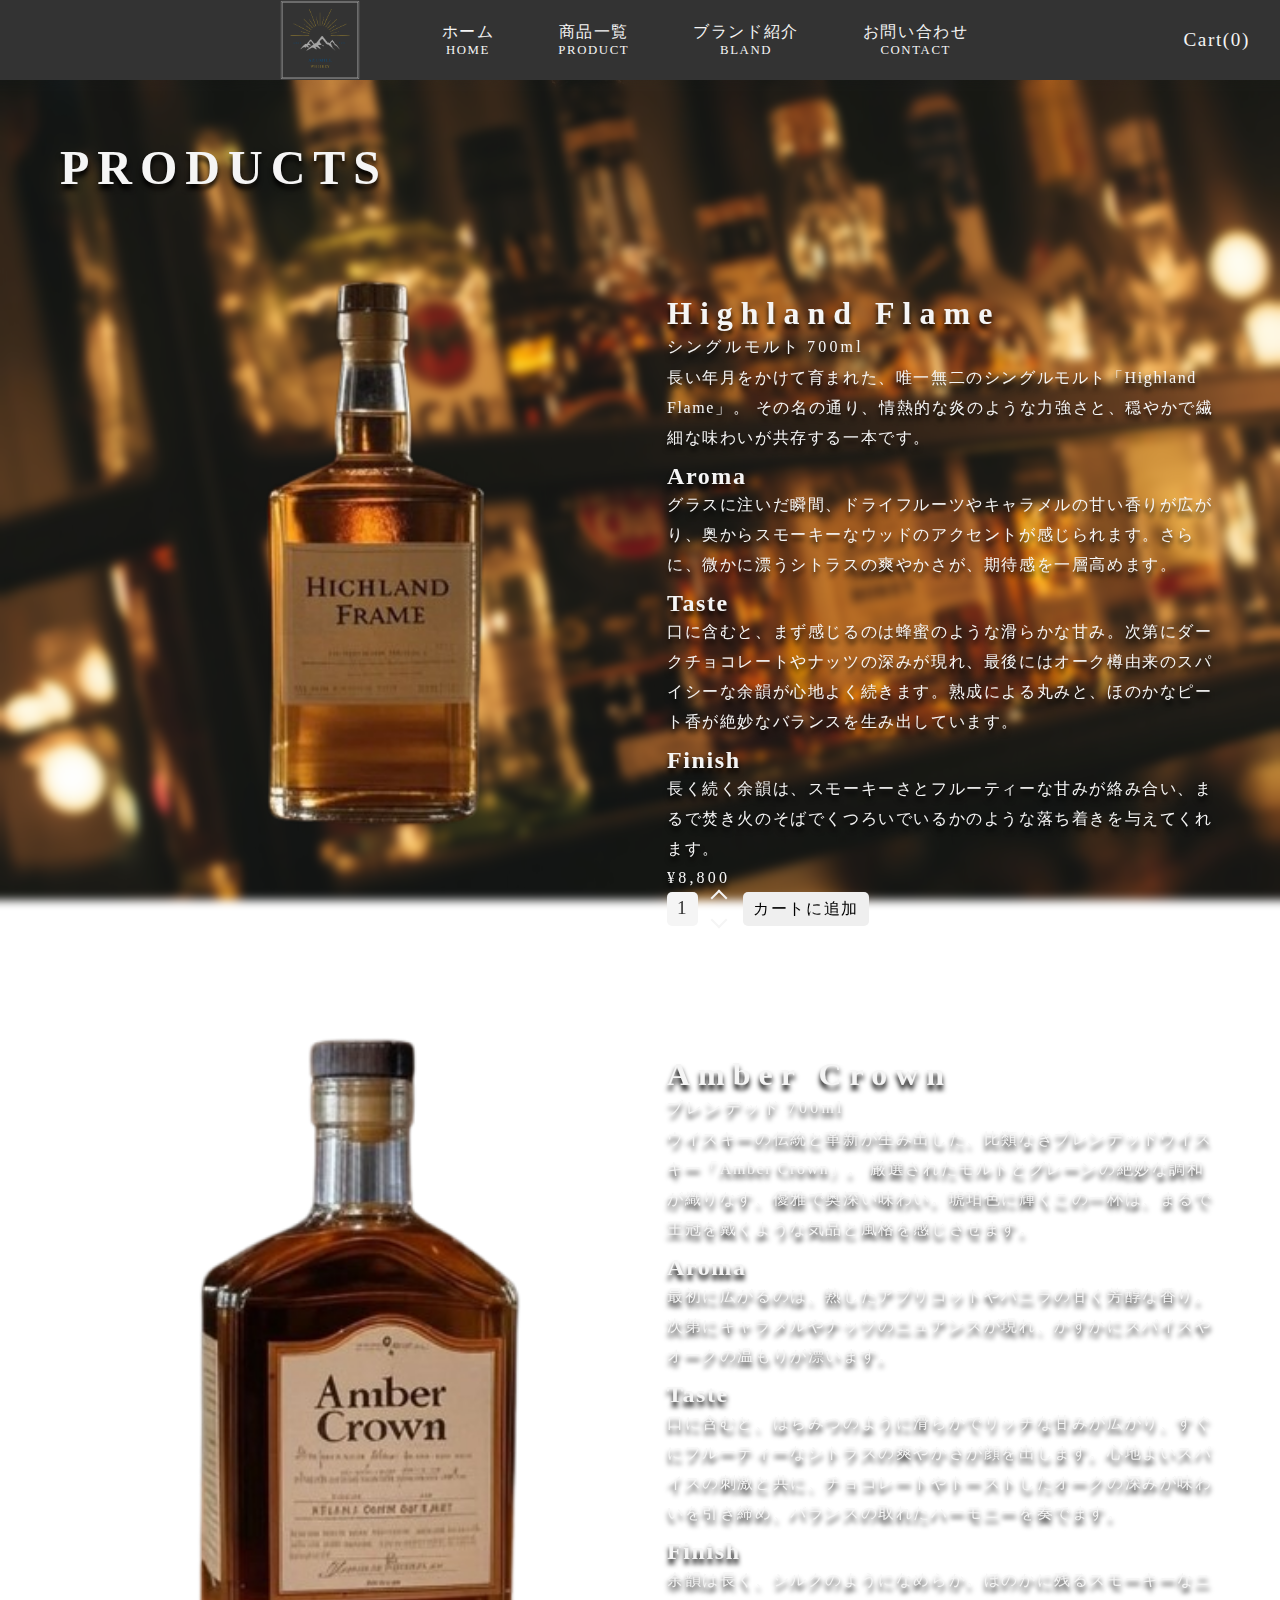
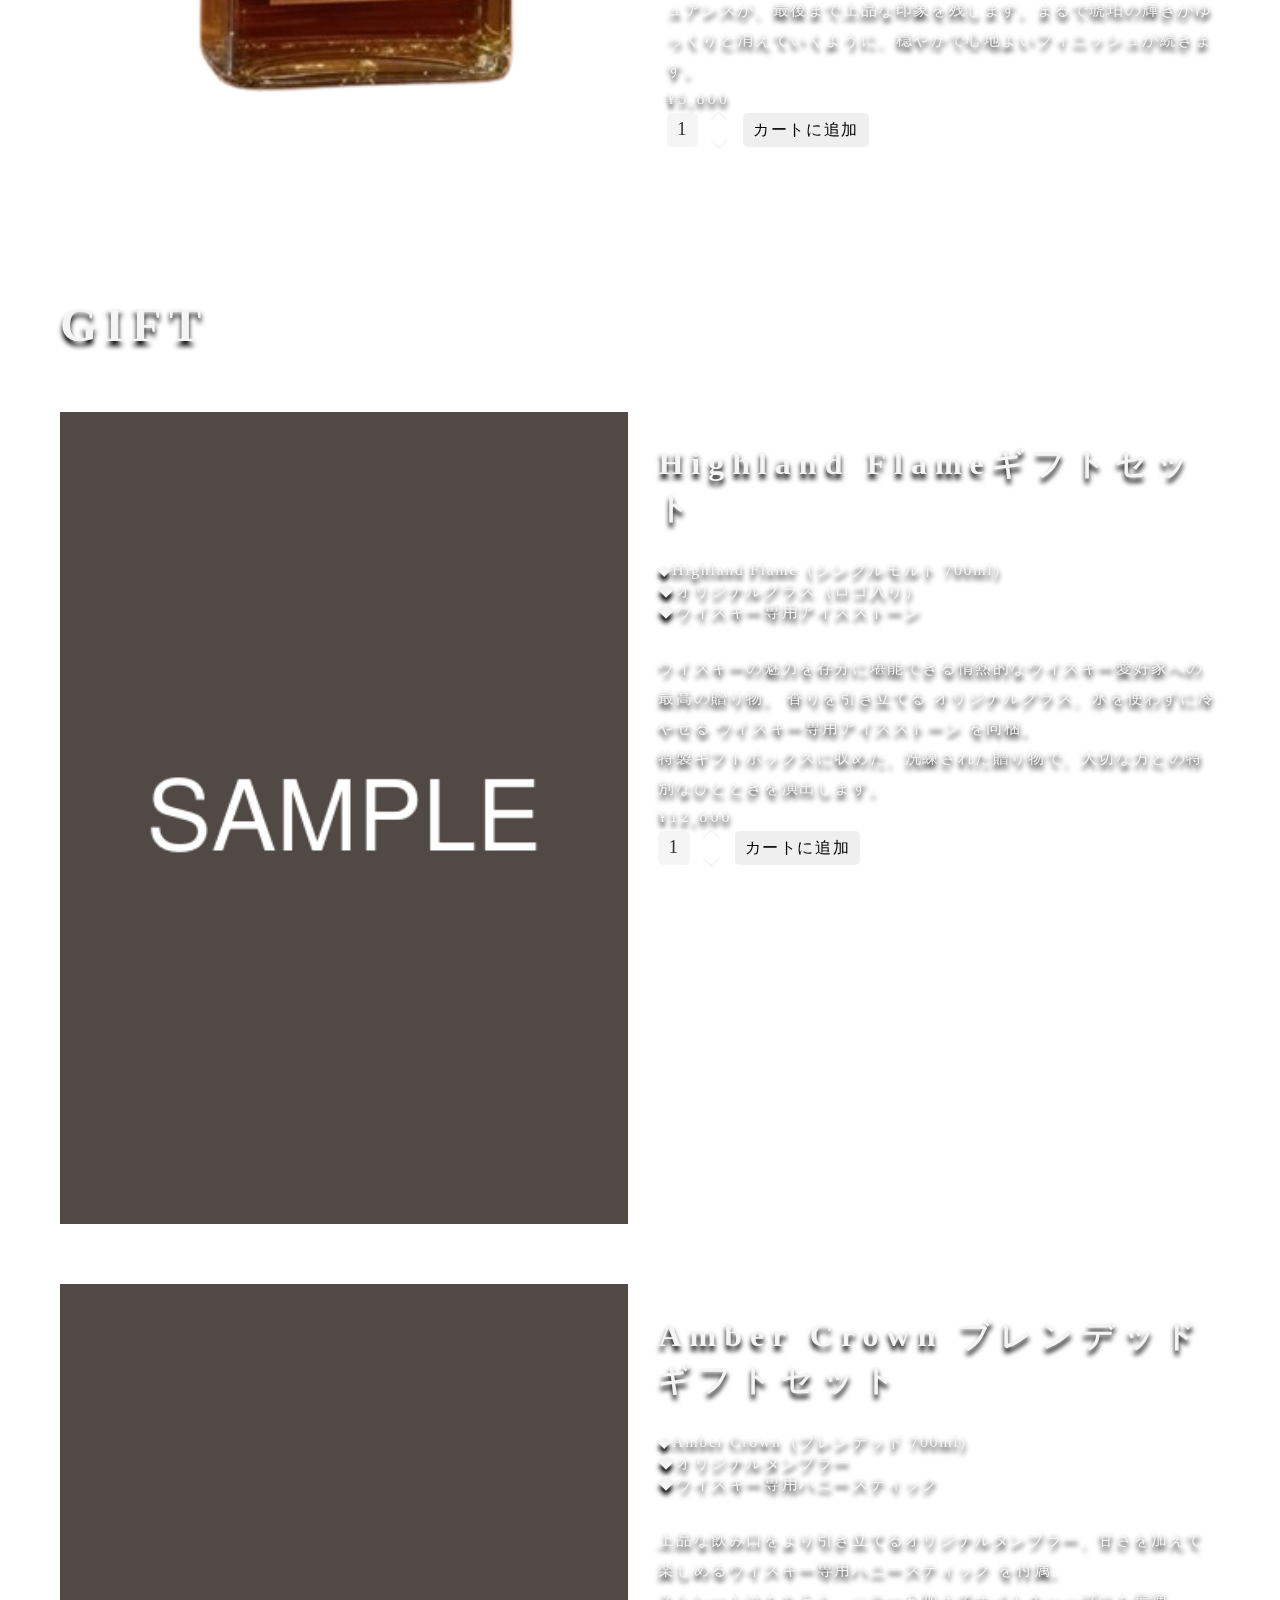
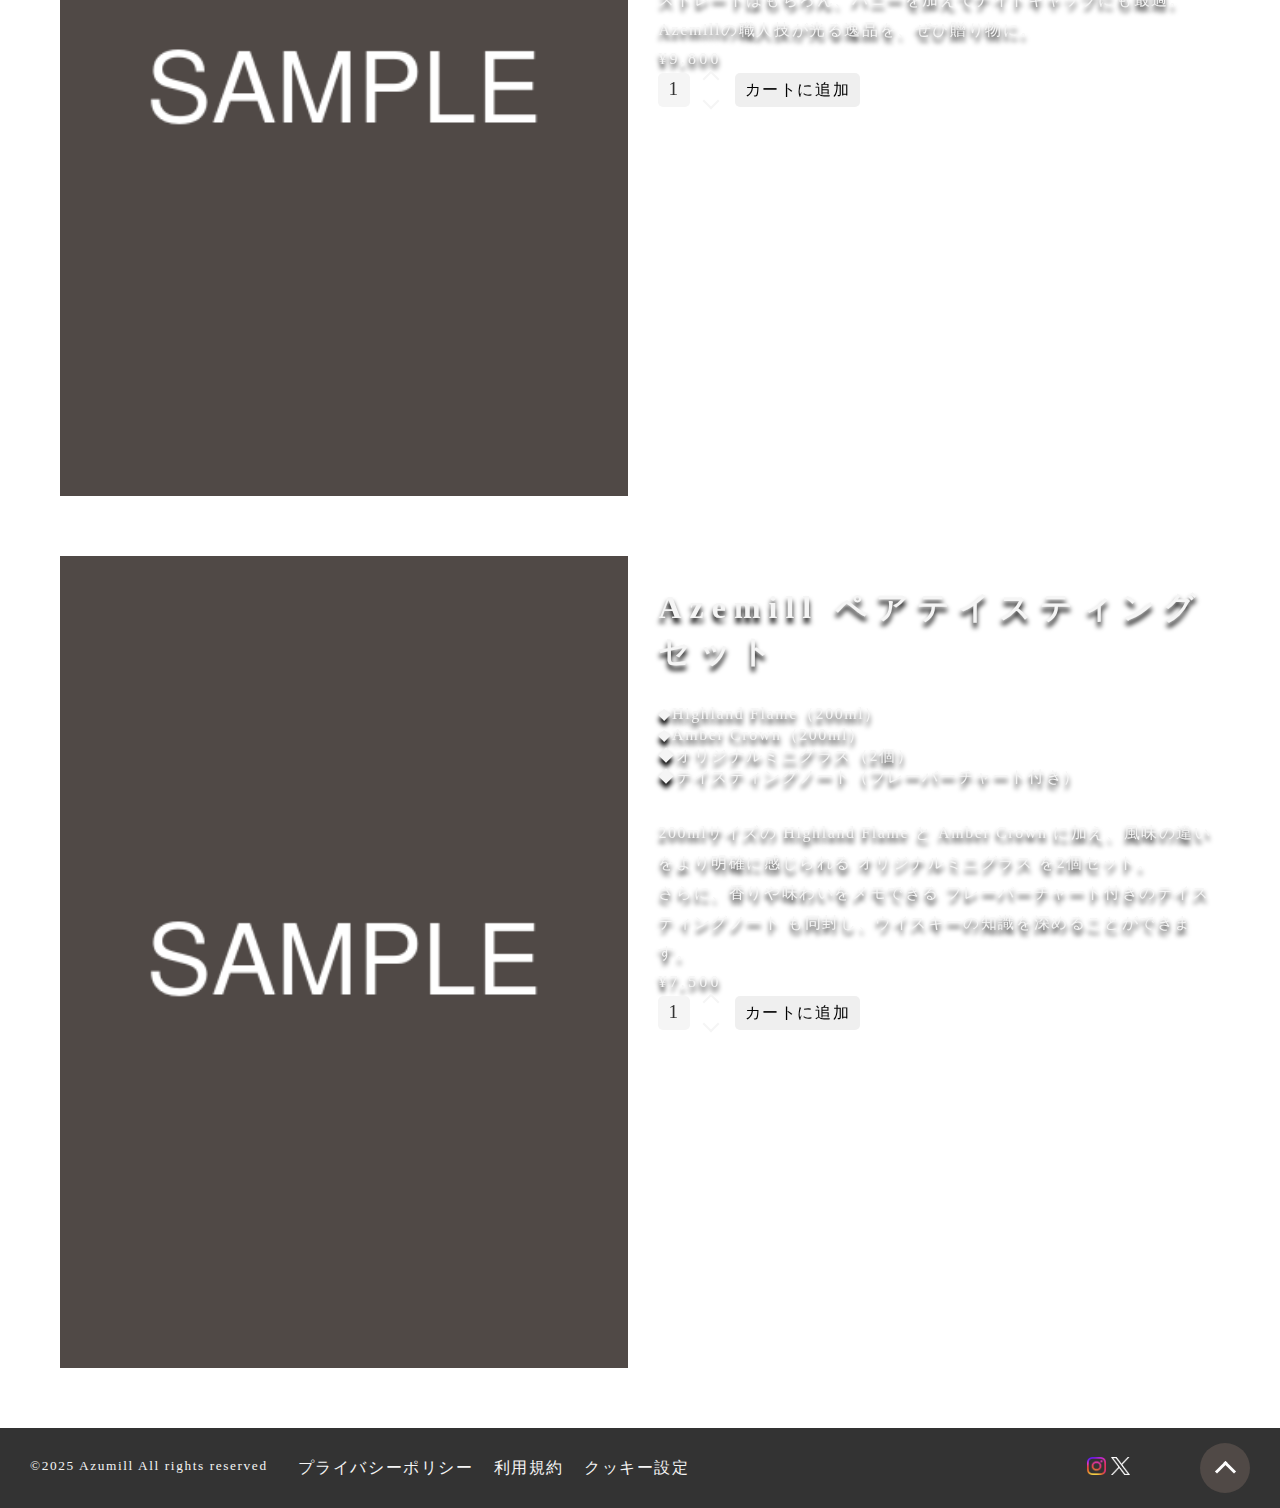
==== products/index.html @ a475dacc "202502172011" ====
<!DOCTYPE html>
<html lang="js">

<head>
  <meta charset="UTF-8">
  <meta name="viewport" content="width=device-width, initial-scale=1.0">
  <title>Azumill | 商品一覧</title>
  <link rel="icon" href="../img/azumill_icon.png">
  <link rel="stylesheet" href="../css/style.css">
</head>

<body>
  <header id="header">
    <div class="header">
      <img src="../img/azumill_icon.png" alt="アズミルのアイコン" class="header-icon">
      <nav class="header-nav">
        <ul>
          <li><a href="../index.html">ホーム<span>HOME</span></a></li>
          <li><a href="./index.html">商品一覧<span>PRODUCT</span></a></li>
          <li><a href="#">ブランド紹介<span>BLAND</span></a></li>
          <li><a href="#">お問い合わせ<span>CONTACT</span></a></li>
        </ul>
      </nav>
      <span id="cart-btn" class="cart-btn">Cart(0)</span>
    </div>
  </header>
  <main>
    <div class="products">
      <div class="main-products__background">
        <div class="main-products--blur">
          <section id="main-products">
            <div class="main-products">
              <h2 class="title--en">PRODUCTS</h2>
              <div class="main-products__container">
                <img src="../img/products/IMG_9300-removebg-preview.png" alt="">
                <div class="main-product__box">
                  <h2 class="main-product__name">Highland Flame</h2>
                  <span>シングルモルト</span>
                  <span class="product-volume">700ml</span>
                  <p>
                    長い年月をかけて育まれた、唯一無二のシングルモルト「Highland Flame」。
                    その名の通り、情熱的な炎のような力強さと、穏やかで繊細な味わいが共存する一本です。
                  </p>
                  <h2>Aroma</h2>
                  <p>
                    グラスに注いだ瞬間、ドライフルーツやキャラメルの甘い香りが広がり、奥からスモーキーなウッドのアクセントが感じられます。さらに、微かに漂うシトラスの爽やかさが、期待感を一層高めます。
                  </p>
                  <h2>Taste</h2>
                  <p>
                    口に含むと、まず感じるのは蜂蜜のような滑らかな甘み。次第にダークチョコレートやナッツの深みが現れ、最後にはオーク樽由来のスパイシーな余韻が心地よく続きます。熟成による丸みと、ほのかなピート香が絶妙なバランスを生み出しています。
                  </p>
                  <h2>Finish</h2>
                  <p>
                    長く続く余韻は、スモーキーさとフルーティーな甘みが絡み合い、まるで焚き火のそばでくつろいでいるかのような落ち着きを与えてくれます。
                  </p>
                  <span class="main-product__price">¥8,800</span>
                  <div class="product__order-count">
                    <div class="product__indicator">1</div>
                    <div class="product-quantity__buttons">
                      <span class="product__plus-btn"></span>
                      <span class="product__minus-btn"></span>
                    </div>
                    <button class="product__add-to-cart">カートに追加</button>
                  </div>
                </div>
              </div>
              <div class="main-products__container">
                <img src="../img/products/IMG_9301-removebg-preview.png" alt="">
                <div class="main-product__box">
                  <h2 class="main-product__name">Amber Crown</h2>
                  <span>ブレンデッド</span>
                  <span class="product-volume">700ml</span>
                  <p>
                    ウイスキーの伝統と革新が生み出した、比類なきブレンデッドウイスキー「Amber Crown」。
                    厳選されたモルトとグレーンの絶妙な調和が織りなす、優雅で奥深い味わい。琥珀色に輝くこの一杯は、まるで王冠を戴くような気品と風格を感じさせます。
                  </p>
                  <h2>Aroma</h2>
                  <p>
                    最初に広がるのは、熟したアプリコットやバニラの甘く芳醇な香り。次第にキャラメルやナッツのニュアンスが現れ、かすかにスパイスやオークの温もりが漂います。
                  </p>
                  <h2>Taste</h2>
                  <p>
                    口に含むと、はちみつのように滑らかでリッチな甘みが広がり、すぐにフルーティーなシトラスの爽やかさが顔を出します。心地よいスパイスの刺激と共に、チョコレートやトーストしたオークの深みが味わいを引き締め、バランスの取れたハーモニーを奏でます。
                  </p>
                  <h2>Finish</h2>
                  <p>
                    余韻は長く、シルクのようになめらか。ほのかに残るスモーキーなニュアンスが、最後まで上品な印象を残します。まるで琥珀の輝きがゆっくりと消えていくように、穏やかで心地よいフィニッシュが続きます。
                  </p>
                  <span class="main-product__price">¥5,800</span>
                  <div class="product__order-count">
                    <div class="product__indicator">1</div>
                    <div class="product-quantity__buttons">
                      <span class="product__plus-btn"></span>
                      <span class="product__minus-btn"></span>
                    </div>
                    <button class="product__add-to-cart">カートに追加</button>
                  </div>
                </div>
              </div>
            </div>
          </section>
          <section id="gift-products">
            <div class="gift-products">
              <h2 class="title--en">GIFT</h2>
              <div class="gift-product__container">
                <img src="../img/products/sample_350x500.png" alt="">
                <div class="gift-product__box">
                  <h2 class="gift-product__name">Highland Flameギフトセット</h2>
                  <ul>
                    <li>◆Highland Flame（シングルモルト 700ml）</li>
                    <li>◆オリジナルグラス（ロゴ入り）</li>
                    <li>◆ウイスキー専用アイスストーン</li>
                  </ul>
                  <p>
                    ウイスキーの魅力を存分に堪能できる情熱的なウイスキー愛好家への最高の贈り物。
                    香りを引き立てる オリジナルグラス、氷を使わずに冷やせる ウイスキー専用アイスストーン を同梱。<br>
                    特製ギフトボックスに収めた、洗練された贈り物で、大切な方との特別なひとときを演出します。
                  </p>
                  <span class="gift-product__price">¥12,800</span>
                  <div class="product__order-count">
                    <div class="product__indicator">1</div>
                    <div class="product-quantity__buttons">
                      <span class="product__plus-btn"></span>
                      <span class="product__minus-btn"></span>
                    </div>
                    <button class="product__add-to-cart">カートに追加</button>
                  </div>
                </div>
              </div>
              <div class="gift-product__container">
                <img src="../img/products/sample_350x500.png" alt="">
                <div class="gift-product__box">
                  <h2 class="gift-product__name">Amber Crown ブレンデッド ギフトセット</h2>
                  <ul>
                    <li>◆Amber Crown（ブレンデッド 700ml）</li>
                    <li>◆オリジナルタンブラー</li>
                    <li>◆ウイスキー専用ハニースティック</li>
                  </ul>
                  <p>
                    上品な飲み口をより引き立てるオリジナルタンブラー、甘さを加えて楽しめるウイスキー専用ハニースティック を付属。<br>
                    ストレートはもちろん、ハニーを加えてナイトキャップにも最適。
                    Azemillの職人技が光る逸品を、ぜひ贈り物に。
                  </p>
                  <span class="gift-product__price">¥9,800</span>
                  <div class="product__order-count">
                    <div class="product__indicator">1</div>
                    <div class="product-quantity__buttons">
                      <span class="product__plus-btn"></span>
                      <span class="product__minus-btn"></span>
                    </div>
                    <button class="product__add-to-cart">カートに追加</button>
                  </div>
                </div>
              </div>
              <div class="gift-product__container">
                <img src="../img/products/sample_350x500.png" alt="">
                <div class="gift-product__box">
                  <h2 class="gift-product__name">Azemill ペアテイスティングセット</h2>
                  <ul>
                    <li>◆Highland Flame（200ml）</li>
                    <li>◆Amber Crown（200ml）</li>
                    <li>◆オリジナルミニグラス（2個）</li>
                    <li>◆テイスティングノート（フレーバーチャート付き）</li>
                  </ul>
                  <p>
                    200mlサイズの Highland Flame と Amber Crown に加え、風味の違いをより明確に感じられる オリジナルミニグラス を2個セット。<br>
                    さらに、香りや味わいをメモできる フレーバーチャート付きのテイスティングノート も同封し、ウイスキーの知識を深めることができます。
                  </p>
                  <span class="gift-product__price">¥7,500</span>
                  <div class="product__order-count">
                    <div class="product__indicator">1</div>
                    <div class="product-quantity__buttons">
                      <span class="product__plus-btn"></span>
                      <span class="product__minus-btn"></span>
                    </div>
                    <button class="product__add-to-cart">カートに追加</button>
                  </div>
                </div>
              </div>
            </div>
          </section>
        </div>
      </div>
      <section id="cart-modal">
        <div class="cart-modal--blur">
          <div class="cart-modal">
            <div class="cart-modal-header">
              <h2>SHOPPING CART</h2>
            </div>
            <div class="cart-header-item">
              <span class="header-item__product">商品</span>
              <span class="header-item__volume">容量</span>
              <span class="header-item__quantity">数量</span>
              <span class="header-item__total">合計</span>
            </div>
            <div id="cart-modal__item-list" class="cart-modal__item-list">
              <!-- ここにカート内の商品を表示 -->
            </div>
            <div class="cart-modal__postage-item">
              <span>送料800円(一律)</span>
            </div>
            <div class="cart-modal__total-price">
              <span>合計(税込)</span>
              <span id="cart-modal__total-price">0</span>
            </div>
            <div class="cart-modal__continue-shopping">
              <button id="continue-btn" class="continue-btn">
                ショッピングを続ける
              </button>
            </div>
            <div class="cart-modal__purchase">
              <button id="purchase-btn" class="purchase-btn">
                購入する
              </button>
            </div>
          </div>
        </div>
      </section>
      <section id="add-to-cart-modal">
        <div class="add-to-cart-modal">
          <p>カートに追加しました</p>
        </div>
      </section>
    </div>
  </main>
  <footer>
    <div class="footer">
      <div class="footer__info">
        <small class="footer__copyright">&copy;2025 Azumill All rights reserved </small>
        <ul>
          <li><a href="">プライバシーポリシー</a></li>
          <li><a href="">利用規約</a></li>
          <li><a href="">クッキー設定</a></li>
        </ul>
      </div>
      <div class="footer__sns">
        <a href="https://www.instagram.com/?locale=ja_JP">
          <img src="../img/sns_logo_instagram.png" alt="インスタグラムのリンク">
        </a>
        <a href="https://x.com/?lang=ja">
          <img src="../img/sns_logo_x.png" alt="エックスのリンク">
        </a>
      </div>
      <a class="footer__top-btn" href="#header">
        <span></span>
      </a>
    </div>
  </footer>
</body>
<script type="module" src="../js/script.js"></script>
</html>
---- css/style.css ----
@charset "UTF-8";
*,
*::before,
*::after {
  box-sizing: border-box;
  list-style: none;
  text-decoration: none;
  object-fit: cover;
  letter-spacing: 0.1rem;
  scroll-behavior: smooth;
}

/* Remove default margin */
body,
h1,
h2,
h3,
h4,
p,
figure,
blockquote,
dl,
dd,
ul {
  margin: 0;
  padding: 0;
}

/* Remove list styles on ul, ol elements with a list role, which suggests default styling will be removed */
ul[role=list],
ol[role=list] {
  list-style: none;
}

/* Set core root defaults */
html:focus-within {
  scroll-behavior: smooth;
}

/* Inherit fonts for inputs and buttons */
input,
button,
textarea,
select {
  font: inherit;
}

a:link,
a:visited {
  color: #f5f5f5;
}

.header {
  display: flex;
  justify-content: center;
  position: relative;
  position: fixed;
  top: 0;
  z-index: 10;
  width: 100%;
  height: 80px;
  background-color: #333333;
}

.header-icon {
  margin-right: 50px;
}

.header-nav {
  display: flex;
  align-items: center;
}
.header-nav ul {
  display: flex;
}
.header-nav ul li {
  display: flex;
  justify-content: space-around;
  padding: 0 2rem;
  text-align: center;
}
.header-nav ul li a {
  position: relative;
}
.header-nav ul li a span {
  display: block;
  font-size: 0.8rem;
}
.header-nav ul li a::after {
  content: "";
  position: absolute;
  bottom: 0;
  left: 0;
  background-color: #ffffff;
  height: 1px;
  width: 100%;
  transform: scaleX(0);
  transition: transform 0.2s ease-in-out;
}
.header-nav ul li a:hover::after {
  transform: scaleX(1);
}

.header .purchase-btn {
  position: absolute;
  top: 50%;
  right: 30px;
  transform: translate(0, -50%);
  width: 180px;
  padding: 0 20px 0 10px;
  margin-left: 50px;
  background-color: #696969;
  border-radius: 30px;
  text-align: center;
  line-height: 40px;
  color: #f5f5f5;
}
.header .purchase-btn::after {
  content: url(../../img/cart.png);
  position: absolute;
  top: 50%;
  right: 15px;
  height: 24px;
  transform: translate(0, -65%);
}
.header .purchase-btn:hover {
  opacity: 0.5;
  transition: opacity 0.2s ease-in-out;
}

.header .cart-btn {
  position: absolute;
  top: 50%;
  right: 30px;
  transform: translateY(-50%);
  color: #f5f5f5;
  font-size: 1.2rem;
  cursor: pointer;
}
.header .cart-btn:hover {
  opacity: 0.5;
  transition: opacity 0.2s ease-in-out;
}

.hero {
  position: relative;
  width: 100%;
  height: 600px;
  color: #f5f5f5;
}
.hero video {
  z-index: 0;
  width: 100%;
  height: 100%;
}
.hero .header__sns {
  position: absolute;
  top: 80%;
  right: 5%;
  width: 100px;
  height: 70px;
}
.hero .header__sns img {
  width: 30%;
  animation: fade-in 3s ease-in-out;
}
.hero .hero-content {
  position: absolute;
  top: 50%;
  left: 15%;
  transform: translate(0, -50%);
}
.hero .hero-content h2,
.hero .hero-content p {
  padding: 10px 0;
  letter-spacing: 0.5rem;
  animation: fade-in 3s ease-in-out;
  text-shadow: 1px 2px 30px #000000;
}
@keyframes fade-in {
  from {
    opacity: 0;
  }
  to {
    opacity: 1;
  }
}
.hero .hero-content .hero-btn {
  padding: 5px 20px;
  border-radius: 40px;
  border: solid 1px #ffffff;
  text-align: center;
  font-weight: bold;
  line-height: 40px;
  letter-spacing: 0.5rem;
  color: #f5f5f5;
  animation: fade-in 3s ease-in-out;
}
.hero .hero-content .hero-btn:hover {
  opacity: 0.5;
  transition: opacity 0.2s ease-in-out;
}

.bland {
  padding: 30px;
  background-color: #504946;
  color: #f5f5f5;
}

.bland-container {
  display: flex;
  justify-content: space-between;
  width: 95%;
  margin: 0 auto;
}

.bland-box__content {
  width: 65%;
}
.bland-box__content .title--en {
  font-size: 3rem;
  letter-spacing: 0.5rem;
  text-shadow: 1px 2px 10px #000000;
}
.bland-box__content h3 {
  position: relative;
  padding: 10px 0;
  letter-spacing: 0.2rem;
}
.bland-box__content .content-box {
  display: flex;
  justify-content: space-between;
}
.bland-box__content .content-box .bland-items {
  display: flex;
  flex-direction: column;
  align-items: center;
}
.bland-box__content .content-box .bland-items h3 {
  color: #fac559;
  font-size: 2rem;
  text-shadow: 1px 2px 10px #000000;
}
.bland-box__content .content-box .bland-items h3:hover {
  opacity: 0.6;
}
.bland-box__content .content-box .bland-items .arrow::after {
  content: "";
  position: absolute;
  top: 50%;
  width: 40px;
  height: 8px;
  border-bottom: 2px solid #fac559;
  border-right: 2px solid #fac559;
  transform: translate(0, -50%) skew(45deg);
}
.bland-box__content .content-box .bland-items .arrow:hover::after {
  transform: translate(20px, -50%) skew(45deg);
  transition: transform 0.3s ease;
}
.bland-box__content .content-box .bland-items span {
  font-weight: bold;
  padding: 10px 0;
  letter-spacing: 0.2rem;
}
.bland-box__content .content-box .bland-items img {
  width: 90%;
  padding: 10px 0;
}

.bland-box__logo {
  display: flex;
  flex-direction: column;
  justify-content: center;
  width: 30%;
}
.bland-box__logo img {
  width: 100%;
  box-shadow: 0 0 10px 2px #000000;
}

.campaign {
  background: url(../../img/bar.jpg) no-repeat center/cover;
  width: 100%;
  color: #f5f5f5;
}

.campaign--blur {
  backdrop-filter: blur(5px);
  width: 100%;
  padding: 30px;
}

.campaign-head {
  display: flex;
  width: 95%;
  margin: 0 auto;
}
.campaign-head .title--en {
  font-size: 3rem;
  letter-spacing: 0.5rem;
  text-shadow: 1px 2px 10px #000000;
}
.campaign-head .title-ja {
  letter-spacing: 0.2rem;
  text-shadow: 1px 2px 10px #000000;
}
.campaign-head p {
  padding-top: 10px;
  margin-left: 150px;
  letter-spacing: 0.2rem;
  font-weight: bold;
  text-shadow: 1px 2px 10px #000000;
  line-height: 1.7;
}
.campaign-head p span {
  font-size: 1.5rem;
}

.campaign-content {
  display: flex;
  justify-content: space-between;
  width: 100%;
  margin: 0 auto;
  padding: 20px 0;
}

.campaign-box {
  width: 33%;
}
.campaign-box .campaign-item {
  background-color: #333333;
  width: 450px;
  padding: 10px 10px;
  margin: 0 auto;
  text-align: center;
}
.campaign-box .campaign-item h3, .campaign-box .campaign-item p {
  letter-spacing: 0.2rem;
  text-align: left;
  text-shadow: 1px 2px 10px #000000;
}
.campaign-box .campaign-item p {
  height: 50px;
}
.campaign-box .campaign-item img {
  width: 100%;
}
.campaign-box .campaign-item a {
  display: inline-block;
  padding: 5px 0;
  width: 100%;
  background-color: #504946;
}
.campaign-box .campaign-item a:hover {
  opacity: 0.5;
  transition: opacity 0.2s ease-in-out;
}

.mail-magazine-head {
  width: 100%;
  background-color: #504946;
  text-align: center;
}
.mail-magazine-head .title--en {
  padding: 20px 0;
  font-size: 3rem;
  letter-spacing: 0.5rem;
  text-shadow: 1px 2px 10px #000000;
  color: #f5f5f5;
}

.mail-magazine__main {
  padding: 30px;
  text-align: center;
  background-color: #dedcdc;
}
.mail-magazine__main h3 {
  letter-spacing: 0.2rem;
  padding: 5px 0;
}

.mail-magazine-content {
  display: flex;
  justify-content: space-around;
  width: 80%;
  margin: 0 auto;
  padding: 50px 0;
}
.mail-magazine-content .mail-magazine__item--coupon {
  position: relative;
  width: 200px;
  height: 200px;
  background: url(../../img/icon_summary.jpg) no-repeat;
  background-size: 1000px;
  background-position: -64px -313px;
  border-radius: 50%;
  border: solid #b8b6b6;
}
.mail-magazine-content .mail-magazine__item--coupon p {
  position: absolute;
  top: 28%;
  left: 50%;
  transform: translateX(-50%);
  width: 100%;
  font-size: 0.9rem;
  font-weight: bold;
}
.mail-magazine-content .mail-magazine__item--pre-sale {
  position: relative;
  width: 200px;
  height: 200px;
  background: url(../../img/icon_summary.jpg) no-repeat;
  background-size: 1000px;
  background-position: -572px -122px;
  border-radius: 50%;
  border: solid #b8b6b6;
}
.mail-magazine-content .mail-magazine__item--pre-sale p {
  position: absolute;
  top: 28%;
  left: 50%;
  transform: translateX(-50%);
  width: 100%;
  font-size: 0.9rem;
  font-weight: bold;
}
.mail-magazine-content .mail-magazine__item--event {
  position: relative;
  width: 200px;
  height: 200px;
  background: url(../../img/icon_summary.jpg) no-repeat;
  background-size: 1000px;
  background-position: -406px -311px;
  border-radius: 50%;
  border: solid #b8b6b6;
}
.mail-magazine-content .mail-magazine__item--event p {
  position: absolute;
  top: 23%;
  left: 50%;
  transform: translateX(-50%);
  width: 100%;
  font-size: 0.9rem;
  font-weight: bold;
}
.mail-magazine-content .mail-magazine__item--information {
  position: relative;
  width: 200px;
  height: 200px;
  background: url(../../img/icon_summary.jpg) no-repeat;
  background-size: 1000px;
  background-position: -575px -518px;
  border-radius: 50%;
  border: solid #b8b6b6;
}
.mail-magazine-content .mail-magazine__item--information p {
  position: absolute;
  top: 28%;
  left: 50%;
  transform: translateX(-50%);
  width: 100%;
  font-size: 0.9rem;
  font-weight: bold;
}

.mail-magazine__main form {
  display: flex;
  flex-direction: column;
  width: 40%;
  margin: 0 auto;
}
.mail-magazine__main form label {
  padding: 5px 0;
  text-align: left;
  font-weight: bold;
}
.mail-magazine__main form input {
  height: 35px;
  margin: 5px 0;
  border-radius: 5px;
  border: solid 1px #b8b6b6;
}
.mail-magazine__main form button {
  width: 30%;
  margin: 10px auto;
  border-radius: 5px;
  border: none;
  background-color: #000000;
  color: #f5f5f5;
}
.mail-magazine__main form button:hover {
  opacity: 0.5;
  transition: opacity 0.2s ease-in-out;
}

.products {
  position: relative;
}

.main-products__background {
  background: url(../../../img/products/alcohol-3545200_1920.jpg) no-repeat center/cover fixed;
  color: #f5f5f5;
  text-shadow: 0 5px 5px black;
}

.main-products--blur {
  backdrop-filter: blur(5px);
}

.main-products {
  margin-top: 80px;
  padding: 30px;
}

.title--en {
  padding: 30px 30px;
  font-size: 3rem;
  letter-spacing: 0.5rem;
}

.main-products__container {
  display: flex;
  padding: 30px 0;
}
.main-products__container img {
  padding-left: 30px;
}

.main-product__box {
  padding: 30px 30px;
}
.main-product__box .main-product__name {
  font-size: 2rem;
  letter-spacing: 0.5rem;
}
.main-product__box span {
  display: inline-block;
  padding: 5px 0;
  letter-spacing: 0.2rem;
}
.main-product__box p {
  line-height: 30px;
}
.main-product__box h2 {
  padding-top: 10px;
}

.product__order-count {
  display: flex;
}

.product-quantity__buttons {
  display: flex;
  flex-direction: column;
  justify-content: center;
  width: 20px;
}

.product__plus-btn {
  cursor: pointer;
  width: 12px;
  height: 2px;
  margin-bottom: 5px;
  border-top: 2px solid #f5f5f5;
  border-right: 2px solid #f5f5f5;
  transform: rotate(-45deg);
}
.product__plus-btn:hover {
  cursor: pointer;
  opacity: 0.5;
}

.product__minus-btn {
  cursor: pointer;
  width: 12px;
  height: 2px;
  margin-top: 5px;
  border-bottom: 2px solid #f5f5f5;
  border-right: 2px solid #f5f5f5;
  transform: rotate(45deg);
}
.product__minus-btn:hover {
  opacity: 0.5;
}

.product__add-to-cart {
  cursor: pointer;
  appearance: none;
  padding: 5px 10px;
  margin: 0 10px;
  border-radius: 5px;
  border: none;
}
.product__add-to-cart:hover {
  opacity: 0.5;
}

.product__indicator {
  margin-right: 15px;
  padding: 5px 10px;
  background-color: #f5f5f5;
  color: #333333;
  text-align: center;
  text-shadow: none;
  font-size: 1.2rem;
  border-radius: 5px;
}

.gift-products {
  padding: 30px;
}

.gift-product__container {
  display: flex;
  padding: 30px 0;
}
.gift-product__container img {
  width: 607px;
  height: 812px;
  padding-left: 30px;
}

.gift-product__box {
  padding: 30px 30px;
}
.gift-product__box ul {
  margin: 30px 0;
}
.gift-product__box .gift-product__name {
  font-size: 2rem;
  letter-spacing: 0.5rem;
}
.gift-product__box span {
  display: inline-block;
  padding: 5px 0;
  letter-spacing: 0.2rem;
}
.gift-product__box p {
  line-height: 30px;
}

.cart-modal--blur {
  position: fixed;
  top: 50%;
  left: 0;
  width: 100%;
  height: 100vh;
  transform: translateY(calc(-50% + 79px));
  backdrop-filter: blur(5px);
  visibility: hidden;
  opacity: 0;
  transition: opacity 0.5s ease-in-out;
}
.cart-modal--blur.cart-modal--active {
  visibility: visible;
  opacity: 1;
}

.cart-modal {
  position: fixed;
  top: 50%;
  left: 50%;
  width: 70%;
  height: 70%;
  margin: 0 auto;
  padding: 30px;
  transform: translate(-50%, -50%);
  background-color: #f5f5f5;
  box-shadow: 0 0 5px 5px #333333;
  overflow: auto;
  max-height: calc(90vh - 100px);
  /* モーダルの高さ - ヘッダーとフッター分 */
}

.cart-modal-header {
  width: 100%;
  height: 80px;
  text-align: center;
  line-height: 80px;
  background-color: #333333;
  border-radius: 5px;
}
.cart-modal-header h2 {
  color: #f5f5f5;
}
.cart-modal-header img {
  width: auto;
  height: 60px;
}

.cart-header-item {
  display: flex;
  padding: 20px 0;
  border-bottom: 1px solid #333333;
}
.cart-header-item .header-item__product {
  width: 55%;
}
.cart-header-item .header-item__volume {
  width: 15%;
  padding: 0 10px;
}
.cart-header-item .header-item__quantity {
  width: 15%;
  padding: 0 10px;
}
.cart-header-item span:nth-child(4) {
  width: 15%;
  padding: 0 10px;
}

.cart-modal__item-list {
  width: 100%;
  height: auto;
  padding: 20px 0;
  border-bottom: 1px solid #333333;
}

.cart-modal__postage-item {
  width: 100%;
  padding: 20px 0;
  border-bottom: 1px solid #333333;
}

.cart-modal__total-price {
  width: 100%;
  padding: 20px 0;
  border-bottom: 1px solid #333333;
}

.cart-modal__continue-shopping {
  width: 100%;
  padding: 20px 0;
  text-align: center;
}
.cart-modal__continue-shopping .continue-btn {
  appearance: none;
  padding: 10px 20px;
  background-color: #333333;
  color: #f5f5f5;
  border: none;
  border-radius: 5px;
}
.cart-modal__continue-shopping .continue-btn.is-inactive {
  opacity: 0.5;
}
.cart-modal__continue-shopping .continue-btn.is-inactive:hover {
  opacity: 1;
}
.cart-modal__continue-shopping .continue-btn.is-active {
  opacity: 1;
}
.cart-modal__continue-shopping .continue-btn.is-active:hover {
  opacity: 0.5;
}

.cart-modal__purchase {
  width: 100%;
  padding: 20px 0;
  text-align: center;
}
.cart-modal__purchase .purchase-btn {
  appearance: none;
  padding: 10px 20px;
  background-color: #333333;
  color: #f5f5f5;
  border: none;
  border-radius: 5px;
  opacity: 1;
}
.cart-modal__purchase .purchase-btn:hover {
  opacity: 0.5;
}
.cart-modal__purchase .purchase-btn.purchase-btn--disabled {
  pointer-events: none;
  opacity: 0.5;
}

.add-to-cart-modal {
  position: fixed;
  top: 50%;
  left: 50%;
  width: 300px;
  height: 100px;
  margin: 0 auto;
  transform: translateX(-50%);
  background-color: #333333;
  color: #f5f5f5;
  text-align: center;
  line-height: 100px;
  border-radius: 5px;
  opacity: 0;
  transition: opacity 0.5s ease-in-out;
  visibility: hidden;
}
@keyframes fadeInOut {
  0% {
    opacity: 0;
  }
  10% {
    opacity: 1;
  }
  20% {
    opacity: 1;
  }
  80% {
    opacity: 1;
  }
  100% {
    opacity: 0;
  }
}
.add-to-cart-modal.cart-modal--active {
  visibility: visible;
  animation: fadeInOut 3s ease-in;
}

.cart-btn--disabled {
  pointer-events: none;
  opacity: 0.5;
}

.cart-product {
  display: flex;
  align-items: center;
  padding: 10px 0;
}
.cart-product .product-name {
  width: 55%;
}
.cart-product .product-volume {
  width: 15%;
  padding: 0 10px;
}
.cart-product .product-quantity {
  display: flex;
  width: 15%;
  padding: 0 10px;
}
.cart-product .product-price {
  width: 15%;
  padding: 0 10px;
}

.cart-product .product__indicator {
  margin-right: 15px;
  padding: 5px 10px;
  background-color: #333333;
  color: #f5f5f5;
  text-align: center;
  text-shadow: none;
  font-size: 1.2rem;
  border-radius: 5px;
}

.cart-product .product-quantity__buttons {
  display: flex;
  flex-direction: column;
  justify-content: center;
  width: 20px;
}
.cart-product .product-quantity__buttons .product__plus-btn {
  cursor: pointer;
  width: 12px;
  height: 12px;
  margin-bottom: 5px;
  border-top: 2px solid #333333;
  border-right: 2px solid #333333;
  transform: rotate(-45deg);
}
.cart-product .product-quantity__buttons .product__minus-btn {
  cursor: pointer;
  width: 12px;
  height: 12px;
  margin-bottom: 5px;
  border-bottom: 2px solid #333333;
  border-right: 2px solid #333333;
  transform: rotate(45deg);
}

.footer {
  display: flex;
  align-items: center;
  width: 100%;
  height: 80px;
  padding: 0 30px;
  background-color: #333333;
  color: #f5f5f5;
}

.footer__info {
  display: flex;
  flex-grow: 3;
}
.footer__info small {
  margin-right: 20px;
}
.footer__info ul {
  display: flex;
}
.footer__info ul li {
  padding: 0 10px;
}
.footer__info ul a:hover {
  opacity: 0.5;
  transition: opacity 0.2s ease-in-out;
}

.footer__sns {
  width: 15%;
  text-align: center;
}
.footer__sns img {
  display: inline;
  width: 10%;
}

.footer__top-btn {
  display: flex;
  justify-content: center;
  align-items: center;
  flex-direction: column;
  width: 50px;
  height: 50px;
  background-color: #504946;
  border-radius: 50%;
  text-align: center;
  line-height: 70px;
  font-size: 1.5rem;
}
.footer__top-btn:hover {
  opacity: 0.5;
  transition: opacity 0.2s ease-in-out;
}
.footer__top-btn span {
  width: 15px;
  height: 15px;
  border-top: 3px solid #ffffff;
  border-right: 3px solid #ffffff;
  transform: translateY(20%) rotate(-45deg);
}
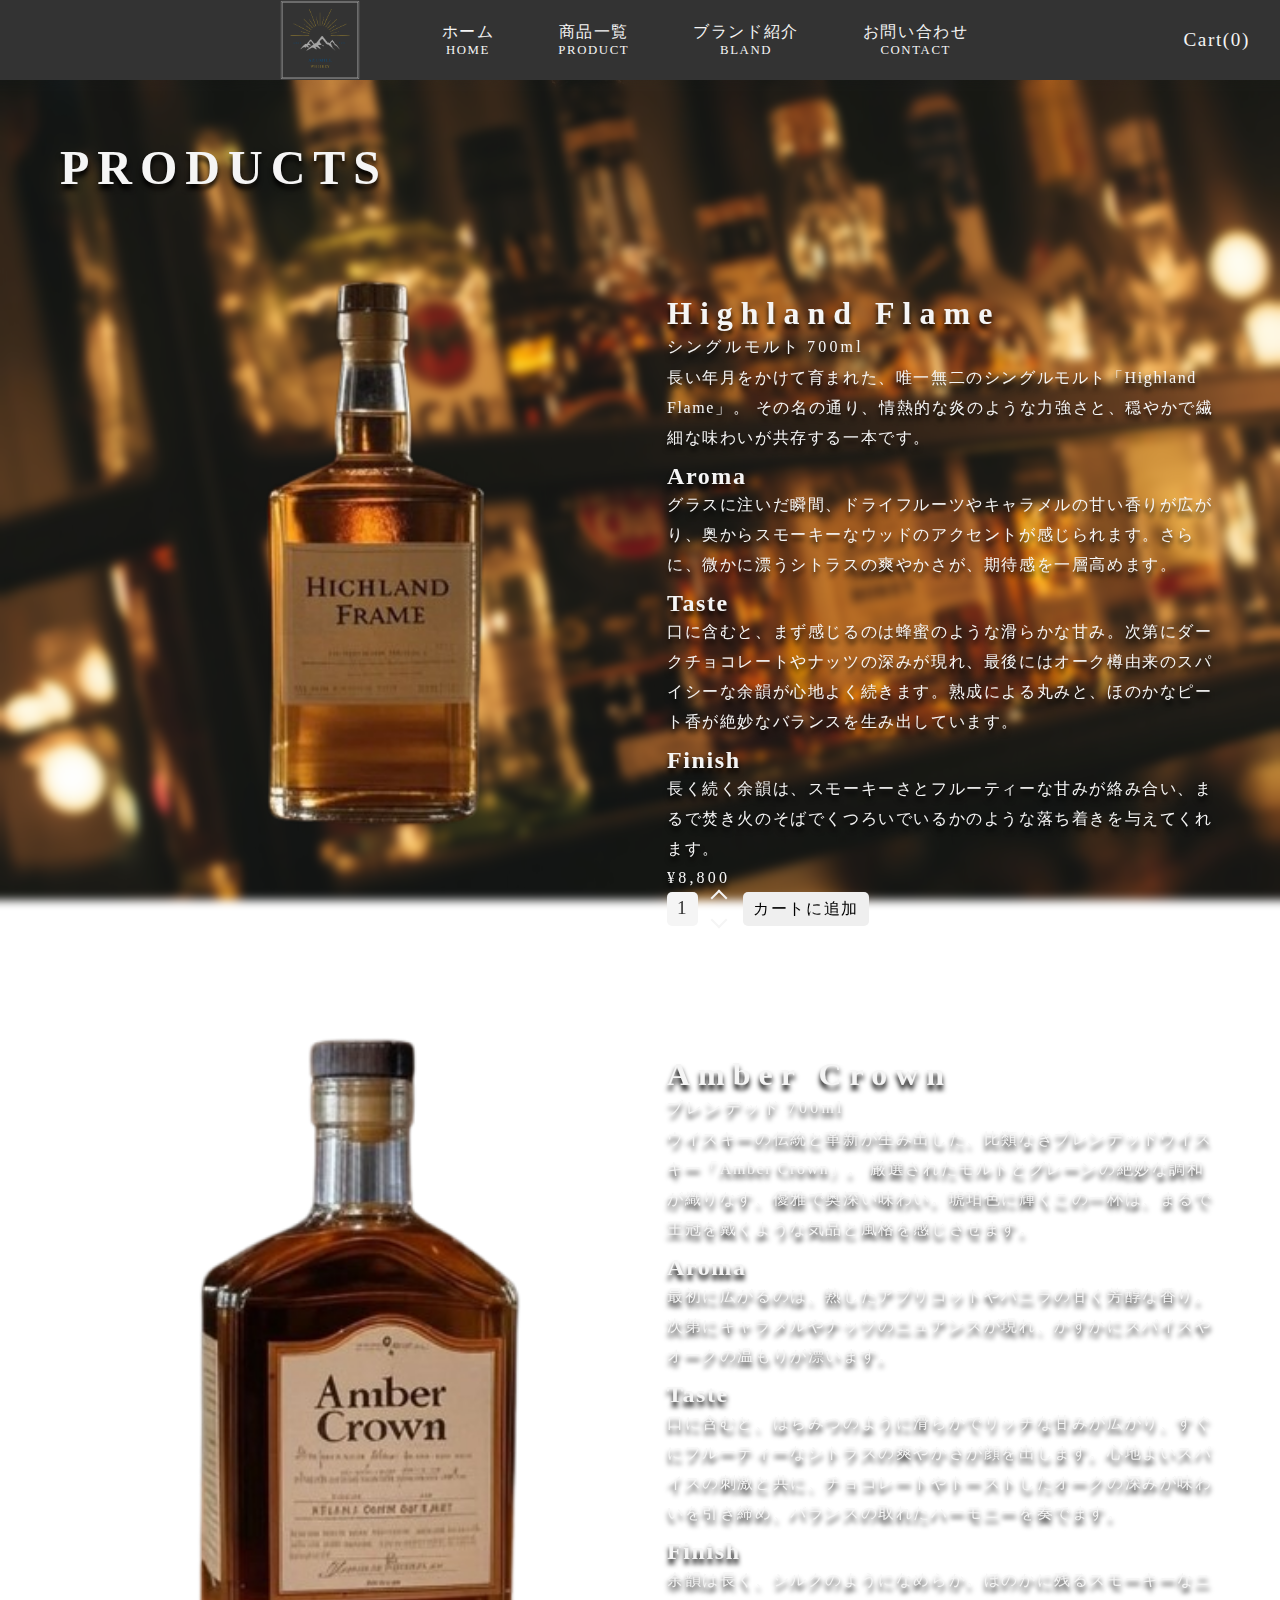
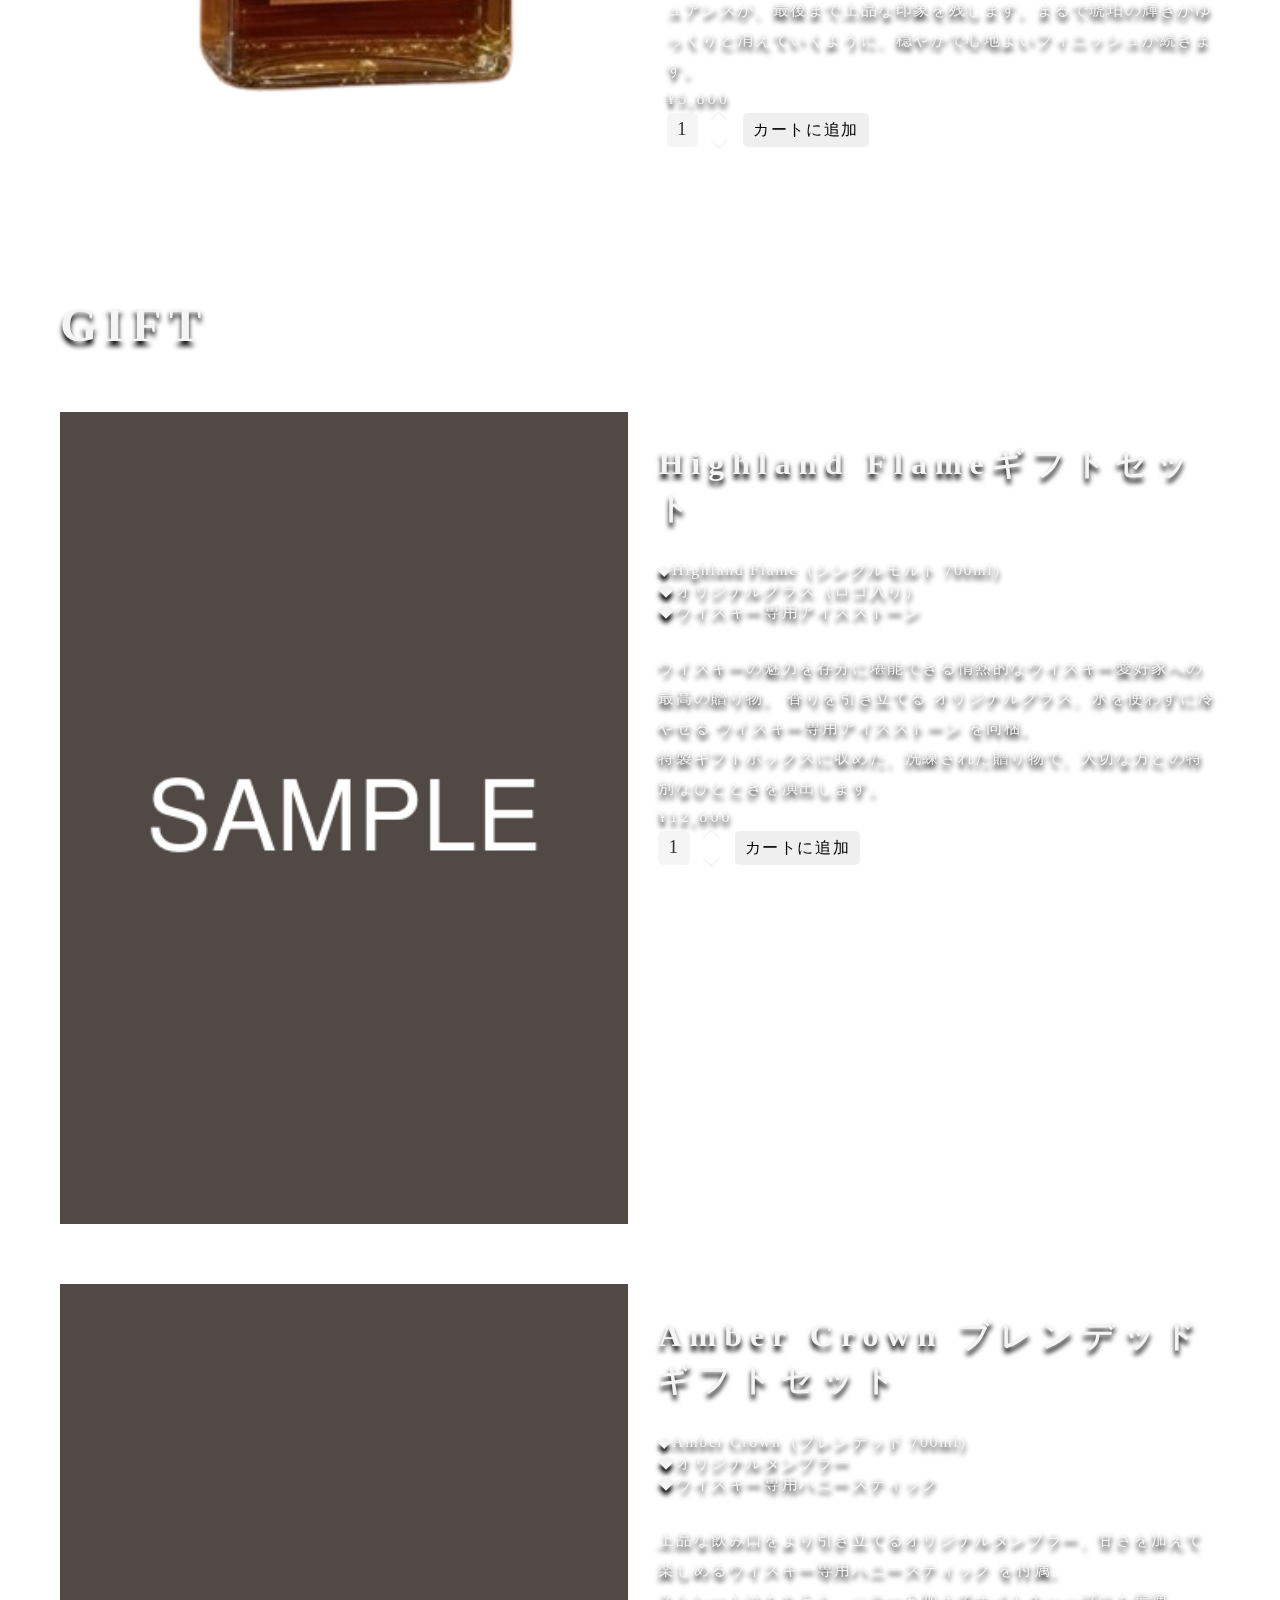
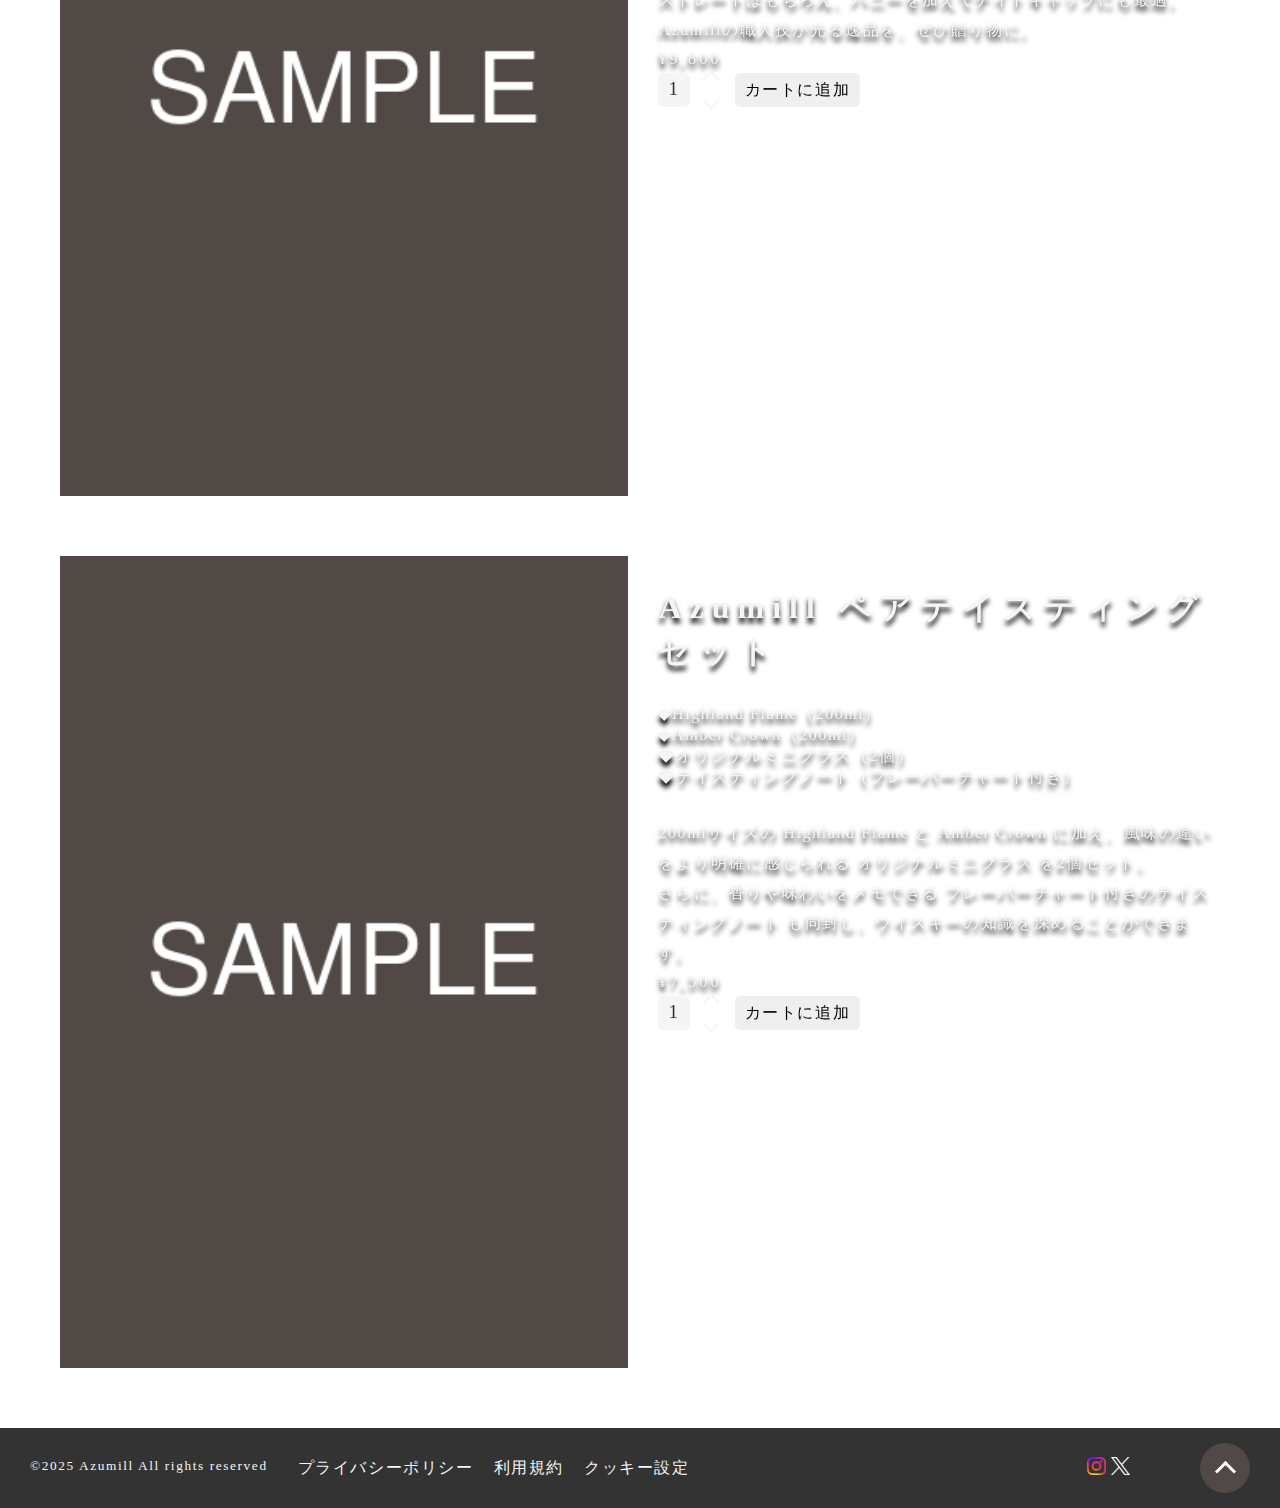
==== commit 8be704f3: "202502280843" ====
--- a/products/index.html
+++ b/products/index.html
@@ -18,7 +18,7 @@
           <li><a href="../index.html">ホーム<span>HOME</span></a></li>
           <li><a href="./index.html">商品一覧<span>PRODUCT</span></a></li>
           <li><a href="#">ブランド紹介<span>BLAND</span></a></li>
-          <li><a href="#">お問い合わせ<span>CONTACT</span></a></li>
+          <li><a href="../contact/index.html">お問い合わせ<span>CONTACT</span></a></li>
         </ul>
       </nav>
       <span id="cart-btn" class="cart-btn">Cart(0)</span>
@@ -139,7 +139,7 @@
                   <p>
                     上品な飲み口をより引き立てるオリジナルタンブラー、甘さを加えて楽しめるウイスキー専用ハニースティック を付属。<br>
                     ストレートはもちろん、ハニーを加えてナイトキャップにも最適。
-                    Azemillの職人技が光る逸品を、ぜひ贈り物に。
+                    Azumillの職人技が光る逸品を、ぜひ贈り物に。
                   </p>
                   <span class="gift-product__price">¥9,800</span>
                   <div class="product__order-count">
@@ -155,7 +155,7 @@
               <div class="gift-product__container">
                 <img src="../img/products/sample_350x500.png" alt="">
                 <div class="gift-product__box">
-                  <h2 class="gift-product__name">Azemill ペアテイスティングセット</h2>
+                  <h2 class="gift-product__name">Azumill ペアテイスティングセット</h2>
                   <ul>
                     <li>◆Highland Flame（200ml）</li>
                     <li>◆Amber Crown（200ml）</li>
@@ -247,5 +247,5 @@
     </div>
   </footer>
 </body>
-<script type="module" src="../js/script.js"></script>
+<script type="module" src="../js/cart.js"></script>
 </html>--- a/css/style.css
+++ b/css/style.css
@@ -45,11 +45,6 @@
   font: inherit;
 }
 
-a:link,
-a:visited {
-  color: #f5f5f5;
-}
-
 .header {
   display: flex;
   justify-content: center;
@@ -82,9 +77,8 @@
 .header-nav ul li a {
   position: relative;
 }
-.header-nav ul li a span {
-  display: block;
-  font-size: 0.8rem;
+.header-nav ul li a:link, .header-nav ul li a:visited {
+  color: #f5f5f5;
 }
 .header-nav ul li a::after {
   content: "";
@@ -99,6 +93,10 @@
 }
 .header-nav ul li a:hover::after {
   transform: scaleX(1);
+}
+.header-nav ul li a span {
+  display: block;
+  font-size: 0.8rem;
 }
 
 .header .purchase-btn {
@@ -116,7 +114,7 @@
   color: #f5f5f5;
 }
 .header .purchase-btn::after {
-  content: url(../../img/cart.png);
+  content: url(../img/cart.png);
   position: absolute;
   top: 50%;
   right: 15px;
@@ -280,7 +278,7 @@
 }
 
 .campaign {
-  background: url(../../img/bar.jpg) no-repeat center/cover;
+  background: url(../img/bar.jpg) no-repeat center/cover;
   width: 100%;
   color: #f5f5f5;
 }
@@ -335,7 +333,8 @@
   margin: 0 auto;
   text-align: center;
 }
-.campaign-box .campaign-item h3, .campaign-box .campaign-item p {
+.campaign-box .campaign-item h3,
+.campaign-box .campaign-item p {
   letter-spacing: 0.2rem;
   text-align: left;
   text-shadow: 1px 2px 10px #000000;
@@ -355,6 +354,9 @@
 .campaign-box .campaign-item a:hover {
   opacity: 0.5;
   transition: opacity 0.2s ease-in-out;
+}
+.campaign-box .campaign-item a:link, .campaign-box .campaign-item a:visited {
+  color: #f5f5f5;
 }
 
 .mail-magazine-head {
@@ -391,7 +393,7 @@
   position: relative;
   width: 200px;
   height: 200px;
-  background: url(../../img/icon_summary.jpg) no-repeat;
+  background: url(../img/icon_summary.jpg) no-repeat;
   background-size: 1000px;
   background-position: -64px -313px;
   border-radius: 50%;
@@ -410,7 +412,7 @@
   position: relative;
   width: 200px;
   height: 200px;
-  background: url(../../img/icon_summary.jpg) no-repeat;
+  background: url(../img/icon_summary.jpg) no-repeat;
   background-size: 1000px;
   background-position: -572px -122px;
   border-radius: 50%;
@@ -429,7 +431,7 @@
   position: relative;
   width: 200px;
   height: 200px;
-  background: url(../../img/icon_summary.jpg) no-repeat;
+  background: url(../img/icon_summary.jpg) no-repeat;
   background-size: 1000px;
   background-position: -406px -311px;
   border-radius: 50%;
@@ -448,7 +450,7 @@
   position: relative;
   width: 200px;
   height: 200px;
-  background: url(../../img/icon_summary.jpg) no-repeat;
+  background: url(../img/icon_summary.jpg) no-repeat;
   background-size: 1000px;
   background-position: -575px -518px;
   border-radius: 50%;
@@ -499,7 +501,7 @@
 }
 
 .main-products__background {
-  background: url(../../../img/products/alcohol-3545200_1920.jpg) no-repeat center/cover fixed;
+  background: url(../img/products/alcohol-3545200_1920.jpg) no-repeat center/cover fixed;
   color: #f5f5f5;
   text-shadow: 0 5px 5px black;
 }
@@ -879,6 +881,113 @@
   transform: rotate(45deg);
 }
 
+.order-completion {
+  display: flex;
+  justify-content: center;
+  background: url(../img/whisky-factory.jpg) no-repeat center/cover;
+}
+
+.order-completion-container {
+  width: 80%;
+  max-width: 1300px;
+  margin-top: 80px;
+  padding: 30px;
+}
+.order-completion-container > h1 {
+  width: 60%;
+  margin: 0 auto;
+  text-align: center;
+  font-family: "Cookie", serif;
+  font-weight: 400;
+  font-style: normal;
+  color: black;
+  font-size: 7rem;
+  text-shadow: 0 0 10px #f5f5f5;
+}
+
+.order-completion-message {
+  width: 60%;
+  margin: 0 auto;
+  padding: 20px 60px;
+  background-color: #ffffff;
+  border-radius: 4px;
+  box-shadow: 0 0 5px #808080;
+}
+.order-completion-message h1,
+.order-completion-message p {
+  text-align: center;
+}
+
+.order-details {
+  width: 60%;
+  margin: 5px auto;
+  padding: 20px 60px;
+  background-color: #ffffff;
+  border-radius: 4px;
+  box-shadow: 0 0 5px #808080;
+}
+.order-details h3 {
+  padding: 5px 5px;
+}
+.order-details .order-info {
+  padding: 5px 5px;
+}
+.order-details .order-list {
+  border-radius: 4px;
+  box-shadow: 0 0 5px #808080;
+}
+.order-details .order-list h3 {
+  padding: 5px 5px;
+  border-radius: 4px 4px 0 0;
+  background-color: #f7f4e5;
+}
+.order-details .order-item {
+  display: flex;
+  justify-content: space-between;
+  padding: 5px 5px;
+}
+.order-details .order-item .order-quantity {
+  padding: 0 20px;
+}
+.order-details small .cancel-return {
+  display: block;
+  width: 60%;
+  padding: 5px;
+}
+.order-details small .cancel-return:link, .order-details small .cancel-return:visited {
+  color: black;
+}
+
+.payment-info {
+  width: 60%;
+  margin: 5px auto;
+  padding: 20px 60px;
+  background-color: #ffffff;
+  border-radius: 4px;
+  box-shadow: 0 0 5px #808080;
+}
+.payment-info h3 {
+  padding: 5px 5px;
+}
+.payment-info p {
+  padding: 0 5px;
+}
+
+.shipping-info {
+  width: 60%;
+  margin: 5px auto;
+  padding: 20px 60px;
+  background-color: #ffffff;
+  border-radius: 4px;
+  box-shadow: 0 0 5px #808080;
+}
+.shipping-info h3 {
+  padding: 5px 5px;
+}
+.shipping-info p {
+  padding: 0 5px;
+}
+
 .footer {
   display: flex;
   align-items: center;
@@ -905,6 +1014,9 @@
 .footer__info ul a:hover {
   opacity: 0.5;
   transition: opacity 0.2s ease-in-out;
+}
+.footer__info ul a:link, .footer__info ul a:visited {
+  color: #f5f5f5;
 }
 
 .footer__sns {
@@ -939,4 +1051,71 @@
   border-top: 3px solid #ffffff;
   border-right: 3px solid #ffffff;
   transform: translateY(20%) rotate(-45deg);
+}
+
+.contact-container {
+  width: 50%;
+  max-width: 800px;
+  margin: 80px auto 0 auto;
+  padding: 10px;
+}
+.contact-container .form-header {
+  padding: 50px 0;
+}
+.contact-container .form-header .form-header--en {
+  font-size: 2rem;
+}
+.contact-container .contact-form {
+  max-width: 800px;
+  margin: 0 auto;
+}
+.contact-container .contact-form .form-label {
+  display: block;
+  font-weight: bold;
+  padding: 5px 0;
+}
+.contact-container .contact-form input[type=text],
+.contact-container .contact-form input[type=email] {
+  display: block;
+  width: 100%;
+  height: 40px;
+  border-color: rgba(6, 6, 6, 0.2);
+  border-radius: 3px;
+}
+.contact-container .contact-form .order-number-label,
+.contact-container .contact-form input.input-order-number {
+  height: 0;
+  padding: 0;
+  border: none;
+  overflow: hidden;
+  transition: height 0.5s ease;
+}
+.contact-container .contact-form .order-number-label.active {
+  height: 34px;
+  padding: 5px 0;
+}
+.contact-container .contact-form input.input-order-number.active {
+  height: 38px;
+  padding: 5px 0;
+  border: solid 2px;
+  border-color: rgba(6, 6, 6, 0.2);
+}
+.contact-container .contact-form textarea {
+  width: 100%;
+  height: 200px;
+}
+.contact-container .contact-form span a:link,
+.contact-container .contact-form :visited {
+  padding: 5px;
+  color: #f98322;
+}
+.contact-container .contact-form .submit-btn {
+  display: block;
+  width: 100px;
+  height: 40px;
+  margin: 5px auto;
+  padding: 5px;
+  background-color: #333333;
+  color: #f5f5f5;
+  border-radius: 3px;
 }